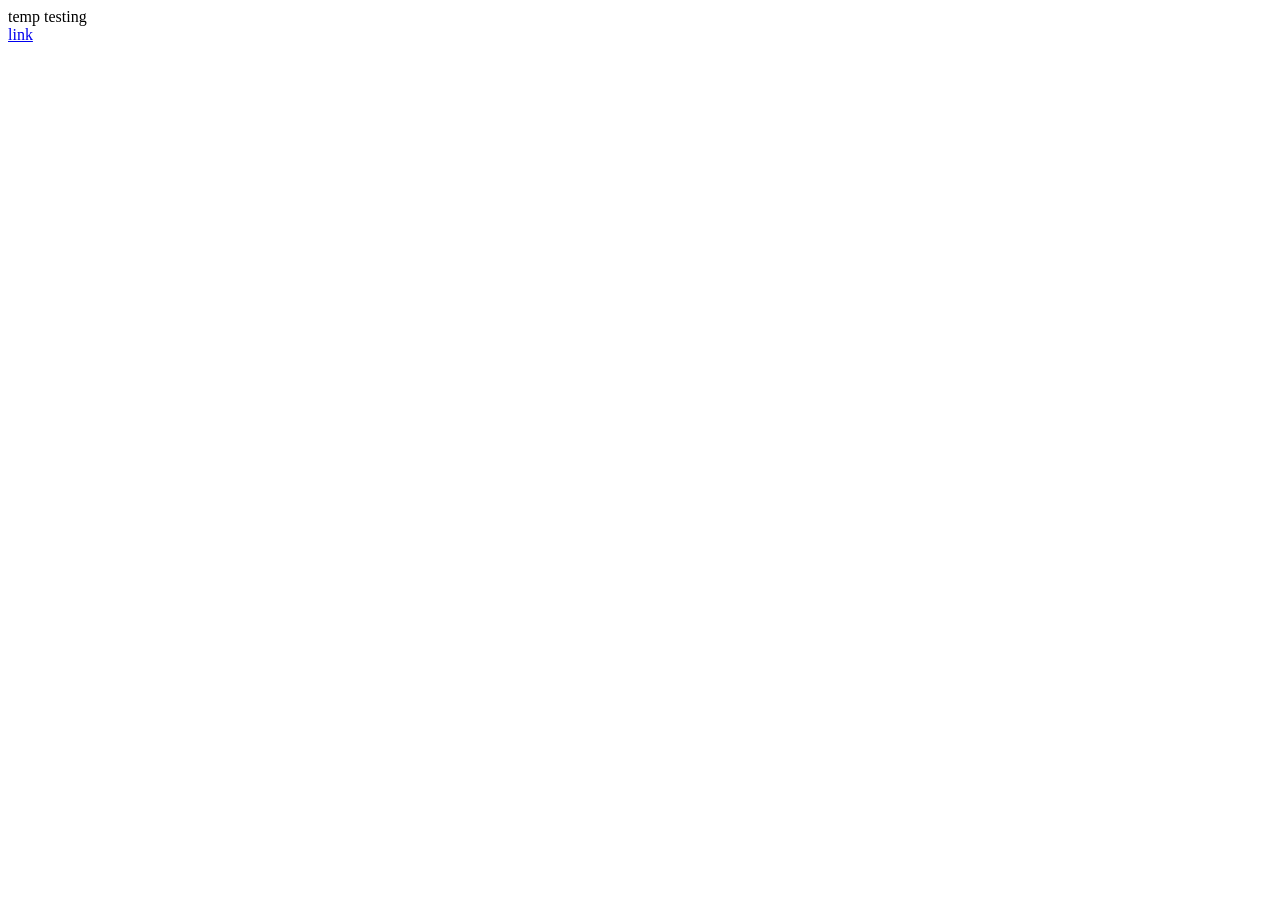
==== index.html @ ca862f09 "test for pages deployments" ====
<!DOCTYPE html>
<html lang="en">
<head>
    <meta charset="UTF-8">
    <meta name="viewport" content="width=device-width, initial-scale=1.0">
    <title>Eco‑Monitor — Home</title>
    <link rel="stylesheet" href="css/index.css">
    <link href="https://fonts.googleapis.com/css2?family=Inter:wght@300;600;800&display=swap" rel="stylesheet">
</head>
<body>
    <div>temp testing</div>
    <div><a href="map.html">link</a></div>
</body>
</html>
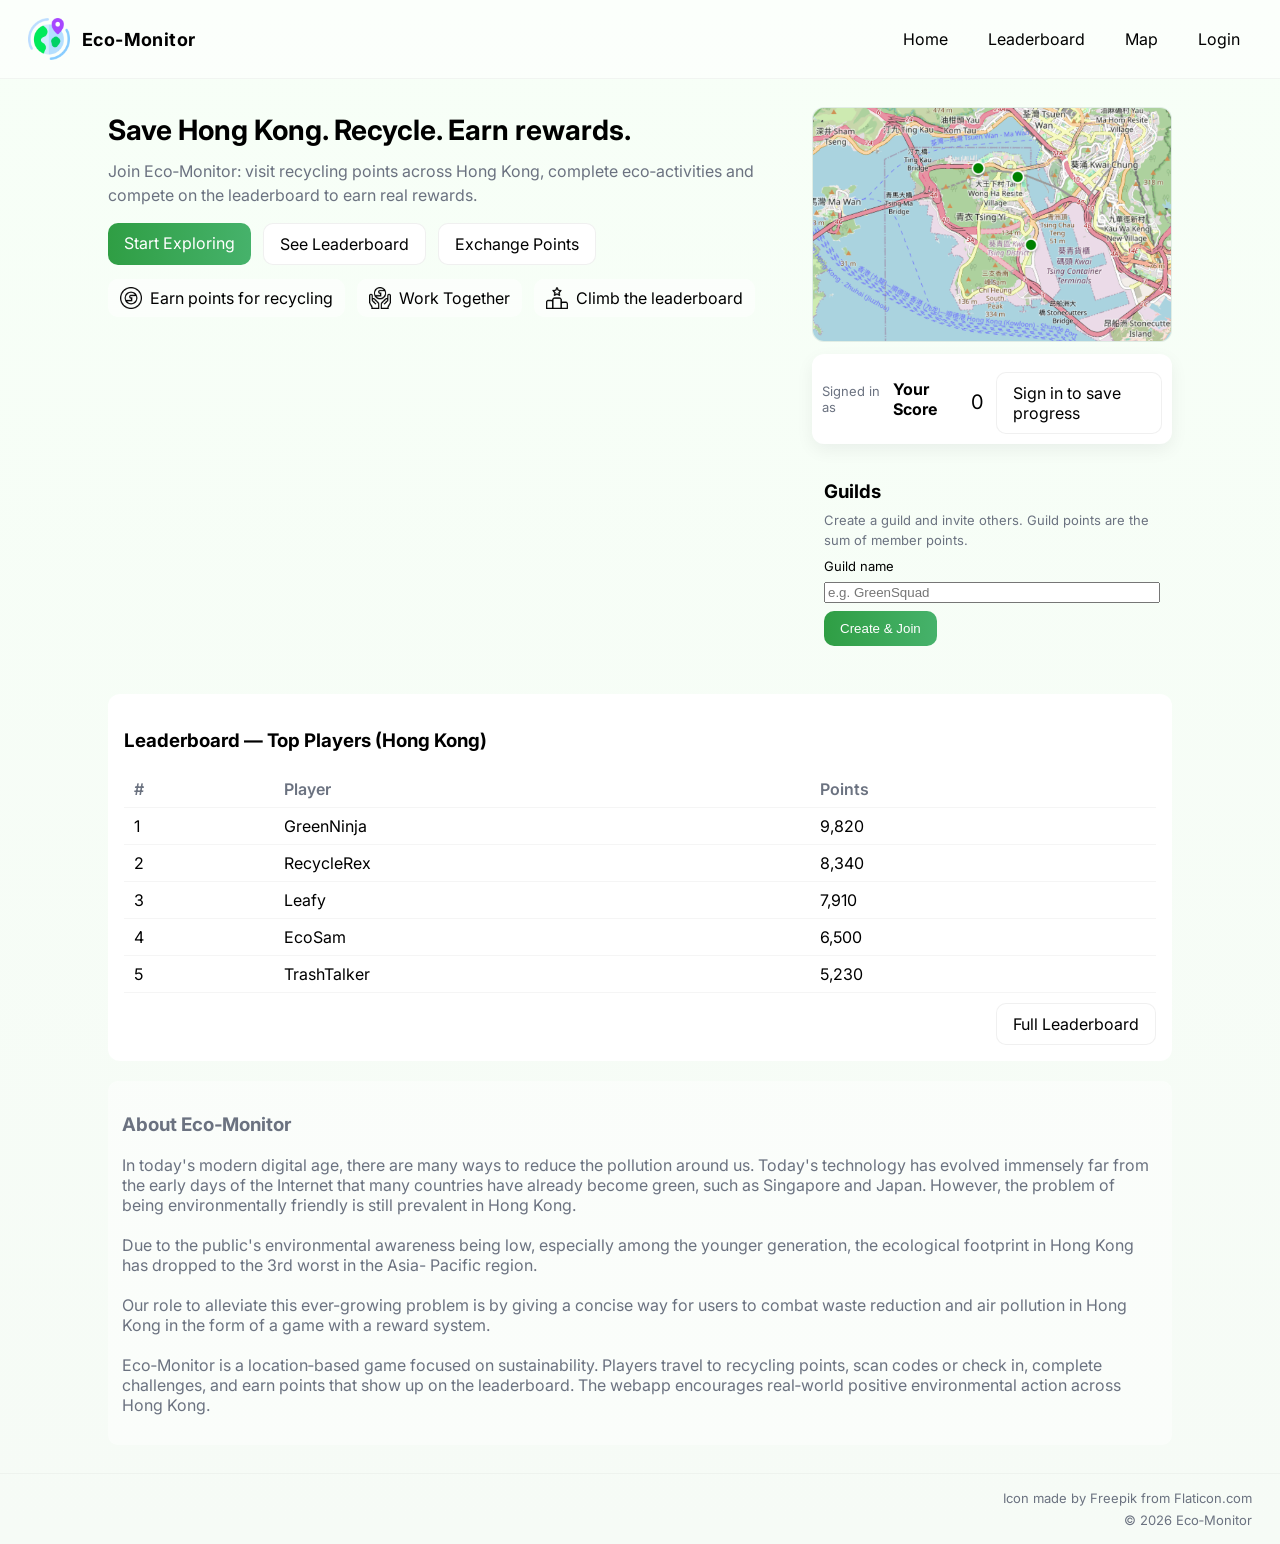
==== commit 00a279bc: "public ver" ====
--- a/index.html
+++ b/index.html
@@ -1,14 +1,386 @@
 <!DOCTYPE html>
 <html lang="en">
 <head>
-    <meta charset="UTF-8">
-    <meta name="viewport" content="width=device-width, initial-scale=1.0">
-    <title>Eco‑Monitor — Home</title>
-    <link rel="stylesheet" href="css/index.css">
-    <link href="https://fonts.googleapis.com/css2?family=Inter:wght@300;600;800&display=swap" rel="stylesheet">
+  <meta charset="UTF-8">
+  <meta name="viewport" content="width=device-width, initial-scale=1.0">
+  <title>Eco‑Monitor — Home</title>
+  <link rel="stylesheet" href="css/index.css">
+  <link href="https://fonts.googleapis.com/css2?family=Inter:wght@300;600;800&display=swap" rel="stylesheet">
 </head>
 <body>
-    <div>temp testing</div>
-    <div><a href="map.html">link</a></div>
+  <header>
+    <div class="brand">
+      <img src="img/world.png" alt="Eco-Monitor" class="brand-icon">
+      <h1>Eco‑Monitor</h1>
+    </div>
+    <nav class="nav">
+      <a class="button" href="index.html">Home</a>
+      <a class="button" href="leaderboard.html">Leaderboard</a>
+      <a class="button" href="map.html">Map</a>
+      <a class="button" href="login.html">Login</a>
+    </nav>
+  </header>
+
+  <main class="container">
+    <section class="hero">
+      <div class="hero-left">
+        <h2>Save Hong Kong. Recycle. Earn rewards.</h2>
+        <p>Join Eco‑Monitor: visit recycling points across Hong Kong, complete eco‑activities and compete on the leaderboard to earn real rewards.</p>
+        <div class="cta-row">
+          <a class="cta primary" href="map.html">Start Exploring</a>
+          <a class="cta" href="leaderboard.html">See Leaderboard</a>
+          <a class="cta" href="exchange.html">Exchange Points</a>
+        </div>
+        <ul class="features">
+          <li><img src="img/atmosphere.png" alt="Recycle"> Earn points for recycling</li>
+          <li><img src="img/planet.png" alt="Eco"> Work Together</li>
+          <li><img src="img/podium.png" alt="Rewards"> Climb the leaderboard</li>
+        </ul>
+      </div>
+      <div class="hero-right">
+        <div class="map-preview">
+          <img src="img/map-preview.png" alt="Map preview">
+        </div>
+
+        <!-- updated score card: uses ids so JS can populate from stored accounts -->
+        <div class="score-card" id="score-card">
+          <div class="muted">Signed in as</div>
+          <div id="score-top" style="font-weight:700;">Your Score</div>
+          <div id="score-value" style="font-size:20px;margin-top:6px;">0</div>
+          <div style="margin-top:8px;">
+            <a id="auth-link" class="cta" href="login.html">Sign in to save progress</a>
+            <button id="signout-btn" class="cta" style="display:none;margin-left:8px;">Sign out</button>
+          </div>
+        </div>
+
+        <!-- Guild creation / join panel -->
+        <div class="card" style="margin-top:12px; padding:12px;">
+          <h3 style="margin:0 0 8px 0;">Guilds</h3>
+          <p class="muted" style="margin:0 0 8px 0;">Create a guild and invite others. Guild points are the sum of member points.</p>
+          <form id="guild-form" autocomplete="off" style="display:flex;gap:8px;flex-direction:column;">
+            <label for="guild-name" class="small">Guild name</label>
+            <input id="guild-name" type="text" placeholder="e.g. GreenSquad" required>
+            <div style="display:flex;gap:8px;align-items:center;">
+              <button class="cta primary" id="create-guild" type="submit">Create & Join</button>
+              <button class="cta" type="button" id="invite-btn" style="display:none;">Invite players</button>
+              <button class="cta" type="button" id="leave-guild" style="display:none;margin-left:auto;">Leave Guild</button>
+            </div>
+            <div id="guild-msg" class="muted small" style="margin-top:6px;"></div>
+          </form>
+        </div>
+        <!-- Invite modal (simple) -->
+        <div id="invite-modal" style="display:none; position:fixed; inset:0; background:rgba(0,0,0,0.45); align-items:center; justify-content:center; z-index:40;">
+          <div style="background:var(--card); padding:16px; border-radius:10px; width:420px; max-width:92%; box-shadow:0 6px 24px rgba(0,0,0,0.3);">
+            <div style="display:flex;justify-content:space-between;align-items:center;margin-bottom:8px;">
+              <strong>Invite players to guild</strong>
+              <button id="invite-close" class="cta" style="padding:6px 8px;">Close</button>
+            </div>
+            <input id="invite-search" type="text" placeholder="Search by name or email" style="width:100%;padding:8px;border-radius:8px;border:1px solid rgba(0,0,0,0.06);margin-bottom:8px;">
+            <div id="invite-results" style="max-height:260px; overflow:auto;"></div>
+            <div id="invite-note" class="muted small" style="margin-top:8px;">You can only invite existing accounts or sample players will be added as mock accounts.</div>
+          </div>
+        </div>
+      </div>
+    </section>
+
+    <section class="leaderboard-preview">
+      <h3>Leaderboard — Top Players (Hong Kong)</h3>
+      <table class="leaderboard-table">
+        <thead><tr><th>#</th><th>Player</th><th>Points</th></tr></thead>
+        <tbody id="preview-body">
+          <!-- populated by script: merges persisted users with sample players -->
+        </tbody>
+      </table>
+      <div class="leaderboard-actions">
+        <a href="leaderboard.html" class="cta">Full Leaderboard</a>
+      </div>
+    </section>
+
+    <section class="about">
+      <h3>About Eco‑Monitor</h3>
+      <p>In today's modern digital age, there are many ways to reduce the pollution around us. Today's technology has evolved immensely far from the early days of the Internet that many countries have already become green, such as Singapore and Japan.  However, the problem of being environmentally friendly is still prevalent in Hong Kong. <br><br>
+      Due to the public's environmental awareness being low, especially among the younger generation, the ecological footprint in Hong Kong has dropped to the 3rd worst in the Asia- Pacific region. <br><br> Our role to alleviate this ever-growing problem is by giving a concise way for users to combat waste reduction and air pollution in Hong Kong in the form of a game with a reward system. <br><br> Eco‑Monitor is a location‑based game focused on sustainability. Players travel to recycling points, scan codes or check in, complete challenges, and earn points that show up on the leaderboard. The webapp encourages real‑world positive environmental action across Hong Kong.</p>
+    </section>
+  </main>
+
+  <footer class="site-footer">
+    <div class="footer-right">
+      <div class="attribution">
+        Icon made by Freepik from Flaticon.com
+      </div>
+      <div class="copyright">© 2026 Eco‑Monitor</div>
+    </div>
+  </footer>
+
+  <script>
+    // Populate homepage with currently signed-in user (uses same localStorage/session keys as login.html)
+    (function () {
+      function loadUsers() {
+        try { return JSON.parse(localStorage.getItem('eco_users') || '{}'); }
+        catch (e) { return {}; }
+      }
+      function saveUsers(u) {
+        try { localStorage.setItem('eco_users', JSON.stringify(u)); } catch (e) {}
+      }
+      function loadGuilds() {
+        try { return JSON.parse(localStorage.getItem('eco_guilds') || '{}'); }
+        catch (e) { return {}; }
+      }
+      function saveGuilds(g) {
+        try { localStorage.setItem('eco_guilds', JSON.stringify(g)); } catch (e) {}
+      }
+
+      // DOM refs used by both guilds and leaderboard preview
+      const scoreValueEl = document.getElementById('score-value');
+      const scoreTopEl = document.getElementById('score-top');
+      const authLinkEl = document.getElementById('auth-link');
+      const signoutBtn = document.getElementById('signout-btn');
+
+      const guildForm = document.getElementById('guild-form');
+      const guildNameInput = document.getElementById('guild-name');
+      const guildMsg = document.getElementById('guild-msg');
+      const leaveBtn = document.getElementById('leave-guild');
+      const createBtn = document.getElementById('create-guild');
+      const inviteBtn = document.getElementById('invite-btn');
+      const inviteModal = document.getElementById('invite-modal');
+      const inviteSearch = document.getElementById('invite-search');
+      const inviteResults = document.getElementById('invite-results');
+
+      const previewBody = document.getElementById('preview-body');
+
+      // sample / temporary players used on the homepage (kept in sync with leaderboard)
+      const samplePlayers = [
+        { email: 'green@example.com', name: 'GreenNinja', points: 9820 },
+        { email: 'rex@example.com', name: 'RecycleRex', points: 8340 },
+        { email: 'leafy@example.com', name: 'Leafy', points: 7910 },
+        { email: 'ecosam@example.com', name: 'EcoSam', points: 6500 },
+        { email: 'trash@example.com', name: 'TrashTalker', points: 5230 }
+      ];
+
+      const current = localStorage.getItem('eco_current_user') || sessionStorage.getItem('eco_current_user');
+
+      // render signed-in user card
+      function renderSignedIn() {
+        const users = loadUsers();
+        if (current && users[current]) {
+          const u = users[current];
+          scoreTopEl.textContent = u.name || current;
+          scoreValueEl.textContent = (Number(u.points || 0)).toLocaleString();
+          authLinkEl.textContent = 'View profile';
+          authLinkEl.href = 'login.html';
+          signoutBtn.style.display = 'inline';
+          if (u.guild) {
+            guildNameInput.value = (loadGuilds()[u.guild] || {}).name || u.guild;
+            leaveBtn.style.display = 'inline';
+            inviteBtn.style.display = 'inline';
+            if (createBtn) { createBtn.disabled = true; createBtn.title = 'Leave current guild to create a new one'; }
+          } else {
+            inviteBtn.style.display = 'none';
+            if (createBtn) { createBtn.disabled = false; createBtn.title = ''; }
+          }
+        } else {
+          scoreTopEl.textContent = 'Your Score';
+          scoreValueEl.textContent = '0';
+          authLinkEl.textContent = 'Sign in to save progress';
+          authLinkEl.href = 'login.html';
+          signoutBtn.style.display = 'none';
+        }
+      }
+
+      // merge persisted users with samplePlayers for preview (avoid duplicates by email/name)
+      function getMergedPlayers() {
+        const usersObj = loadUsers();
+        const entries = Object.entries(usersObj).map(([email,u]) => ({
+          email,
+          name: u.name || email,
+          points: Number(u.points || 0)
+        }));
+
+        const lowerNames = new Set(entries.map(e => e.name.toLowerCase()));
+        const emailsSet = new Set(entries.map(e => e.email));
+        samplePlayers.forEach(sp => {
+          if (!emailsSet.has(sp.email) && !lowerNames.has(sp.name.toLowerCase())) {
+            entries.push({ email: sp.email, name: sp.name, points: Number(sp.points || 0) });
+          }
+        });
+
+        entries.sort((a,b) => b.points - a.points || a.name.localeCompare(b.name));
+        return entries;
+      }
+
+      // populate preview table (top 5)
+      function renderPreviewLeaderboard(limit = 5) {
+        const entries = getMergedPlayers();
+        if (!previewBody) return;
+        if (!entries.length) {
+          previewBody.innerHTML = '<tr><td colspan="3" class="muted">No players yet.</td></tr>';
+          return;
+        }
+        const rows = entries.slice(0, limit).map((u,i) => {
+          const highlight = (current && current === u.email) ? 'style="font-weight:700;background:linear-gradient(90deg, rgba(47,158,68,0.03), rgba(255,255,255,0))"' : '';
+          return `<tr ${highlight}><td>${i+1}</td><td>${escapeHtml(u.name)}</td><td>${u.points.toLocaleString()}</td></tr>`;
+        });
+        previewBody.innerHTML = rows.join('');
+      }
+
+      // small helper (same as in other pages)
+      function escapeHtml(s) {
+        return String(s).replace(/[&<>"']/g, c => ({'&':'&amp;','<':'&lt;','>':'&gt;','"':'&quot;',"'":'&#39;'}[c]));
+      }
+
+      // guild form handling (create/join/leave) — works with login-generated users
+      guildForm.addEventListener('submit', function (ev) {
+        ev.preventDefault();
+        guildMsg.textContent = '';
+        if (!current) { guildMsg.textContent = 'Sign in to create a guild.'; return; }
+        const name = (guildNameInput.value || '').trim();
+        if (!name) { guildMsg.textContent = 'Please enter a guild name.'; return; }
+
+        const id = name.toLowerCase().replace(/[^a-z0-9\-]/g, '-').replace(/\-+/g, '-').replace(/^\-|\-$/g, '');
+        if (!id) { guildMsg.textContent = 'Invalid guild name.'; return; }
+
+        const guilds = loadGuilds();
+        const usersObj = loadUsers();
+        // Prevent creating a new guild if user already belongs to one
+        if (usersObj[current] && usersObj[current].guild && usersObj[current].guild !== id) {
+          guildMsg.textContent = 'You are already in a guild. Leave it to create a new one.';
+          return;
+        }
+
+        if (!guilds[id]) {
+          guilds[id] = { name: name, createdAt: Date.now(), members: [current] };
+          usersObj[current] = usersObj[current] || {};
+          usersObj[current].guild = id;
+          saveGuilds(guilds);
+          saveUsers(usersObj);
+          guildMsg.textContent = 'Created and joined guild "' + name + '".';
+        } else {
+          guilds[id].members = guilds[id].members || [];
+          if (!guilds[id].members.includes(current)) guilds[id].members.push(current);
+          usersObj[current] = usersObj[current] || {};
+          usersObj[current].guild = id;
+          saveGuilds(guilds);
+          saveUsers(usersObj);
+          guildMsg.textContent = 'Joined existing guild "' + guilds[id].name + '".';
+        }
+        leaveBtn.style.display = 'inline';
+        if (createBtn) { createBtn.disabled = true; createBtn.title = 'Leave current guild to create a new one'; }
+        inviteBtn.style.display = 'inline';
+        renderSignedIn();
+        renderPreviewLeaderboard();
+      });
+
+      leaveBtn.addEventListener('click', function () {
+        if (!current) return;
+        const usersObj = loadUsers();
+        const guilds = loadGuilds();
+        const u = usersObj[current];
+        if (!u || !u.guild) { guildMsg.textContent = 'You are not in a guild.'; return; }
+        const gid = u.guild;
+        if (guilds[gid]) {
+          guilds[gid].members = (guilds[gid].members || []).filter(m => m !== current);
+          if (!guilds[gid].members.length) delete guilds[gid];
+        }
+        delete u.guild;
+        usersObj[current] = u;
+        saveGuilds(guilds);
+        saveUsers(usersObj);
+        guildMsg.textContent = 'You left the guild.';
+        leaveBtn.style.display = 'none';
+        guildNameInput.value = '';
+        inviteBtn.style.display = 'none';
+        if (createBtn) { createBtn.disabled = false; createBtn.title = ''; }
+        renderSignedIn();
+      });
+
+      // Invite button handling
+      if (inviteBtn) {
+        inviteBtn.addEventListener('click', function () {
+          guildMsg.textContent = '';
+          const usersObj = loadUsers();
+          if (!current || !usersObj[current] || !usersObj[current].guild) {
+            guildMsg.textContent = 'Create or join a guild before inviting players.';
+            return;
+          }
+          inviteModal.style.display = 'flex';
+          inviteSearch.value = '';
+          populateInviteResults(''); // show all
+          inviteSearch.focus();
+        });
+      }
+
+      // close invite modal
+      document.getElementById('invite-close').addEventListener('click', () => { inviteModal.style.display = 'none'; });
+
+      function populateInviteResults(q) {
+        const ql = (q || '').trim().toLowerCase();
+        const merged = getMergedPlayers();
+        const usersObj = loadUsers();
+        const gid = (usersObj[current] || {}).guild;
+        const results = merged.filter(p => p.email !== current && (!gid || (usersObj[p.email] || {}).guild !== gid));
+        const filtered = ql ? results.filter(p => p.name.toLowerCase().includes(ql) || p.email.toLowerCase().includes(ql)) : results;
+        if (!filtered.length) {
+          inviteResults.innerHTML = '<div class="muted small">No matching players found.</div>';
+          return;
+        }
+        inviteResults.innerHTML = filtered.map(p => {
+          return `<div style="display:flex;justify-content:space-between;align-items:center;padding:6px 0;border-bottom:1px solid rgba(0,0,0,0.04)"><div><strong>${escapeHtml(p.name)}</strong><div class="muted small">${escapeHtml(p.email)}</div></div><div><button class="cta" data-email="${escapeHtml(p.email)}" data-name="${escapeHtml(p.name)}">Invite</button></div></div>`;
+        }).join('');
+        // hook invite buttons
+        Array.from(inviteResults.querySelectorAll('button[data-email]')).forEach(bt => {
+          bt.addEventListener('click', function () {
+            const email = this.dataset.email;
+            const name = this.dataset.name;
+            handleInvite(email, name);
+          });
+        });
+      }
+
+      inviteSearch.addEventListener('input', (e) => populateInviteResults(e.target.value));
+
+      function handleInvite(email, name) {
+        const usersObj = loadUsers();
+        const guilds = loadGuilds();
+        const u = usersObj[current];
+        if (!u || !u.guild) { guildMsg.textContent = 'You must be in a guild to invite players.'; return; }
+        const gid = u.guild;
+        guilds[gid] = guilds[gid] || { name: guildNameInput.value || gid, members: [], createdAt: Date.now() };
+        // check target existing guild
+        const target = usersObj[email];
+        if (target && target.guild && target.guild !== gid) {
+          guildMsg.textContent = `${name} is already in another guild.`;
+          return;
+        }
+        if (!guilds[gid].members.includes(email)) guilds[gid].members.push(email);
+        // create mock account for sample players if missing
+        if (!usersObj[email]) {
+          // preserve sample player's points when turning them into a persisted account
+          const sample = samplePlayers.find(sp => sp.email === email);
+          const pts = sample ? Number(sample.points || 0) : 0;
+          usersObj[email] = { name: name || email, points: pts, createdAt: Date.now(), guild: gid };
+        } else {
+          usersObj[email].guild = gid;
+        }
+        saveGuilds(guilds);
+        saveUsers(usersObj);
+        guildMsg.textContent = `Invited ${name} to "${guilds[gid].name}".`;
+        renderPreviewLeaderboard();
+        populateInviteResults(inviteSearch.value || '');
+      }
+
+      // sign out clears sessionStorage remembered key and reloads to update UI
+      signoutBtn.addEventListener('click', function () {
+        try { sessionStorage.removeItem('eco_current_user'); localStorage.removeItem('eco_current_user'); } catch (e) {}
+        window.location.href = 'login.html';
+      });
+
+      // initial render
+      renderSignedIn();
+      renderPreviewLeaderboard();
+
+      // expose partial API for debugging if needed
+      window._ecoDebug = { loadUsers, loadGuilds, getMergedPlayers };
+    })();
+  </script>
 </body>
 </html>
--- a/css/index.css
+++ b/css/index.css
@@ -0,0 +1,126 @@
+:root{
+  --bg:#f6fbf6;
+  --accent:#2f9e44;
+  --dark:#000000;
+  --muted:#6b7280;
+  --card:#ffffff;
+  --radius:12px;
+  font-family: 'Inter', system-ui, -apple-system, "Segoe UI", Roboto, "Helvetica Neue", Arial;
+}
+
+.muted { color:var(--muted); font-size:13px; }
+.small { font-size:13px; }
+a { color:var(--accent); }
+
+*{box-sizing:border-box}
+body{
+  margin:0;
+  background:linear-gradient(180deg, #f7fff7 0%, var(--bg) 100%);
+  color:var(--dark);
+  -webkit-font-smoothing:antialiased;
+}
+
+header{
+  display:flex;
+  justify-content:space-between;
+  align-items:center;
+  padding:18px 28px;
+  background:rgba(255,255,255,0.6);
+  border-bottom:1px solid rgba(0,0,0,0.04);
+}
+.brand{display:flex;gap:12px;align-items:center}
+.brand-icon{width:42px;height:42px}
+.brand h1{margin:0;font-size:18px;letter-spacing:0.4px}
+
+.nav .button{
+  margin-left:12px;
+  text-decoration:none;
+  color:var(--dark);
+  padding:8px 12px;
+  border-radius:8px;
+  background:transparent;
+}
+.nav .button:hover{background:rgba(47,158,68,0.08)}
+
+.container{max-width:1100px;margin:28px auto;padding:0 18px}
+
+.hero{display:flex;gap:20px;align-items:stretch}
+.hero-left{flex:1}
+.hero-right{width:360px;display:flex;flex-direction:column;gap:12px}
+
+.hero h2{font-size:28px;margin:6px 0 12px}
+.hero p{color:var(--muted);line-height:1.5;margin:0 0 16px}
+
+.cta-row{display:flex;gap:12px;margin-bottom:14px}
+.cta{display:inline-block;padding:10px 16px;border-radius:10px;text-decoration:none;color:var(--dark);border:1px solid rgba(0,0,0,0.06);background:var(--card)}
+.cta.primary{background:linear-gradient(90deg,var(--accent),#46b26b);color:white;border:none}
+
+.features{list-style:none;padding:0;margin:6px 0 0;display:flex;gap:12px}
+.features li{display:flex;gap:8px;align-items:center;background:rgba(255,255,255,0.6);padding:8px 12px;border-radius:10px}
+.features img{width:22px;height:22px}
+
+.map-preview{position:relative;border-radius:12px;overflow:hidden;background:#e9f7ee;border:1px solid rgba(0,0,0,0.04)}
+.map-preview img{width:100%;display:block}
+
+.score-card{display:flex;gap:12px;align-items:center;padding:10px;background:var(--card);border-radius:12px;box-shadow:0 6px 18px rgba(15,23,42,0.06)}
+.score-left img{width:56px;height:56px}
+.score-top{font-size:12px;color:var(--muted)}
+.score-value{font-size:20px;font-weight:700}
+
+.leaderboard-preview{margin-top:22px;background:var(--card);padding:16px;border-radius:12px}
+.leaderboard-table{width:100%;border-collapse:collapse}
+.leaderboard-table th, .leaderboard-table td{padding:8px 10px;text-align:left;border-bottom:1px solid rgba(0,0,0,0.04)}
+.leaderboard-table th{color:var(--muted);font-weight:600}
+
+.leaderboard-actions{margin-top:10px;text-align:right}
+
+.about{margin:20px 0;padding:14px;background:rgba(255,255,255,0.5);border-radius:10px;color:var(--muted)}
+
+.site-footer{gap:12px;align-items:right;padding:16px 28px;margin-top:28px;border-top:1px solid rgba(0,0,0,0.03)}
+.footer-right{font-size:13px;color:var(--muted);text-align:right}
+.footer-right .attribution{margin-bottom:6px}
+
+/* Responsive */
+@media (max-width:900px){
+  .hero{flex-direction:column}
+  .hero-right{width:100%}
+  .nav{display:flex;gap:8px}
+}
+
+/* mini button to "complete green action" and add 1,000 pts (for demo) */
+.mini-fab {
+  opacity:20;
+  position:fixed; right:16px; bottom:18px; z-index:999; padding:8px 10px; cursor:pointer;
+}
+
+/* Missions table style */
+.missions-table {
+  width: 100%;
+  border-spacing: 0;
+  margin-top: 10px;
+  background: linear-gradient(180deg,#f3fff3,#7ae27a);
+  border-radius: 10px;
+  border: 1px solid rgb(0, 110, 0);
+  font-size: 14px;
+}
+.missions-table thead th {
+  padding: 12px 16px;
+  background: rgba(61, 255, 97, 0.2);
+  color: #0c3f16;
+  font-weight: 700;
+  display:flex;
+  justify-content:space-between;
+  align-items:center;
+}
+.missions-table.weekly thead th {
+  background: rgba(30, 242, 203, 0.2);
+}
+.missions-table tbody td {
+  padding: 12px 16px;
+  vertical-align: middle;
+  border-top: 1px solid rgba(0,0,0,0.2);
+  background: rgba(255,255,255,0.6);
+}
+.missions-table .mission-item { display:flex; justify-content:space-between; align-items:center; gap:10px; }
+.missions-table .mission-text { padding-right:8px; }
+.missions-table .status-icon { width:20px; height:20px; opacity:0.95; }
